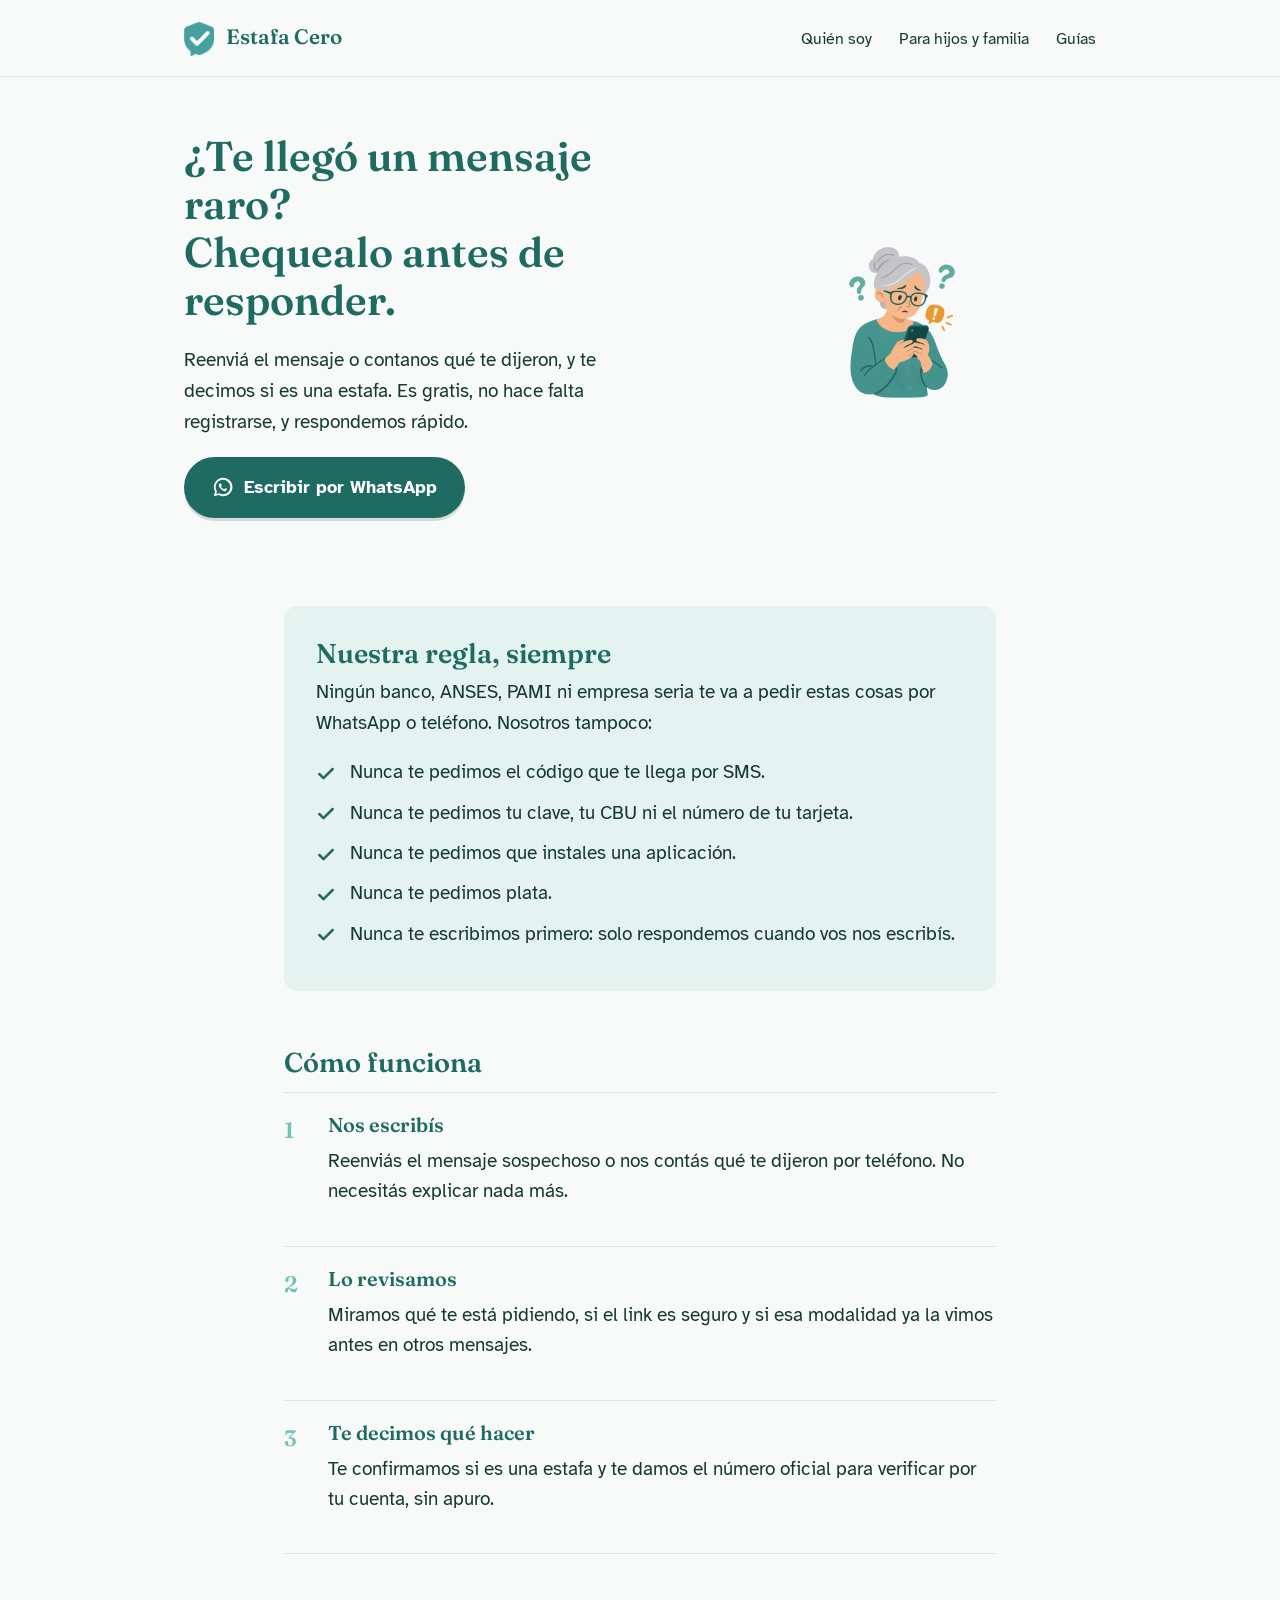
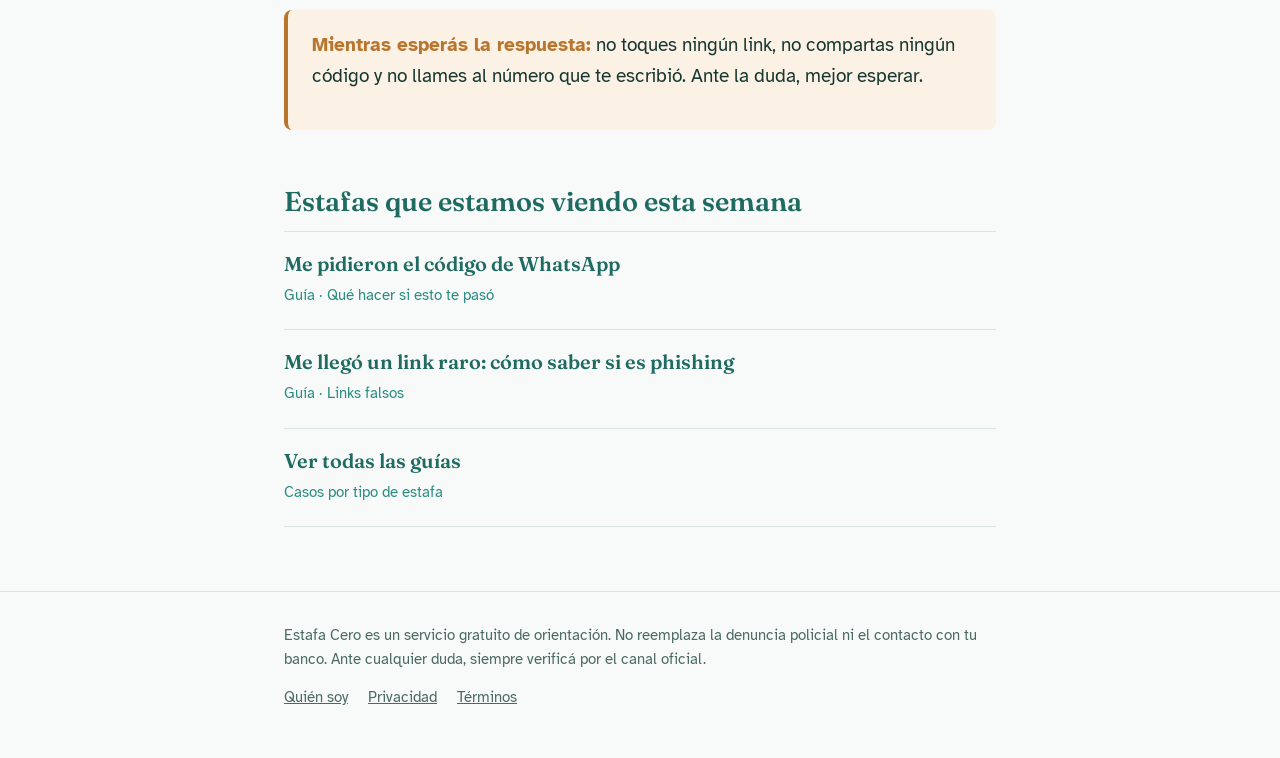
==== index.html @ 56cdedc7 "Add files via upload" ====
<!DOCTYPE html>
<html lang="es-AR">
<head>
<meta charset="UTF-8">
<meta name="viewport" content="width=device-width, initial-scale=1">
<title>Estafa Cero — ¿Es una estafa? Chequealo gratis por WhatsApp</title>
<meta name="description" content="Reenviá el mensaje o contanos qué te dijeron por teléfono y te decimos si es una estafa. Gratis, sin registro. Nunca te pedimos códigos, claves ni plata.">
<link rel="canonical" href="https://www.estafacero.com.ar/">
<meta name="robots" content="index, follow">

<!-- Open Graph -->
<meta property="og:type" content="website">
<meta property="og:title" content="Estafa Cero — ¿Es una estafa? Chequealo gratis">
<meta property="og:description" content="Ayuda gratuita para identificar estafas por WhatsApp y llamadas telefónicas en Argentina. Nunca pedimos códigos, claves ni dinero.">
<meta property="og:url" content="https://www.estafacero.com.ar/">
<meta property="og:image" content="https://www.estafacero.com.ar/estafa-cero-og.png">
<meta property="og:locale" content="es_AR">

<link rel="icon" href="/favicon.png" type="image/png">
<link rel="preconnect" href="https://fonts.googleapis.com">
<link rel="preconnect" href="https://fonts.gstatic.com" crossorigin>
<link href="https://fonts.googleapis.com/css2?family=Fraunces:wght@500;600;700&family=Atkinson+Hyperlegible:wght@400;700&display=swap" rel="stylesheet">
<link rel="stylesheet" href="/styles.css">

<script type="application/ld+json">
{
  "@context": "https://schema.org",
  "@type": "Organization",
  "name": "Estafa Cero",
  "url": "https://www.estafacero.com.ar/",
  "logo": "https://www.estafacero.com.ar/logo.png",
  "description": "Servicio gratuito que ayuda a identificar estafas por WhatsApp y llamadas telefónicas en Argentina, dirigido especialmente a adultos mayores y sus familias.",
  "areaServed": "AR",
  "sameAs": [
    "https://www.facebook.com/estafacero.ar",
    "https://www.instagram.com/estafacero.ar"
  ]
}
</script>
</head>
<body>

<header class="site">
  <div class="wrap-wide">
    <a class="brand" href="/">
      <img src="/logo-icono.png" alt="" aria-hidden="true">
      Estafa Cero
    </a>
    <nav class="site-nav">
      <a href="/quien-soy.html">Quién soy</a>
      <a href="/para-hijos.html">Para hijos y familia</a>
      <a href="/guias.html">Guías</a>
    </nav>
  </div>
</header>

<main>
  <section class="hero">
    <div class="wrap-wide">
      <div>
        <h1>¿Te llegó un mensaje raro?<br>Chequealo antes de responder.</h1>
        <p class="lead">Reenviá el mensaje o contanos qué te dijeron, y te decimos si es una estafa. Es gratis, no hace falta registrarse, y respondemos rápido.</p>
        <a class="btn" href="https://wa.me/5493513801708?text=Hola%2C%20me%20lleg%C3%B3%20un%20mensaje%20que%20me%20genera%20dudas" target="_blank" rel="noopener">
          <svg viewBox="0 0 24 24" fill="currentColor"><path d="M12 2a10 10 0 00-8.6 15L2 22l5.2-1.4A10 10 0 1012 2zm0 18a8 8 0 01-4.1-1.1l-.3-.2-3 .8.8-2.9-.2-.3A8 8 0 1120 12a8 8 0 01-8 8zm4.4-5.9c-.2-.1-1.4-.7-1.6-.8-.2-.1-.4-.1-.5.1-.2.2-.6.8-.8 1-.1.2-.3.2-.5.1-1.3-.6-2.2-1.2-3-2.5-.2-.4.2-.4.6-1.2.1-.2 0-.3 0-.5-.1-.1-.5-1.3-.7-1.8-.2-.5-.4-.4-.5-.4h-.5c-.2 0-.4.1-.6.3-.2.2-.8.8-.8 1.9 0 1.1.8 2.2.9 2.3 1.1 1.7 2.6 3.1 4.6 3.7.6.2 1.1.3 1.5.2.4-.1 1.4-.6 1.6-1.1.2-.5.2-1 .1-1.1-.1-.1-.2-.1-.4-.2z"/></svg>
          Escribir por WhatsApp
        </a>
      </div>
      <div class="hero-shield">
        <img src="/senora-preocupada.png" alt="Ilustración de una persona mayor mirando el teléfono con preocupación y dudas" width="360" height="360" loading="eager">
      </div>
    </div>
  </section>

  <div class="wrap">
    <section class="promise">
      <h2>Nuestra regla, siempre</h2>
      <p>Ningún banco, ANSES, PAMI ni empresa seria te va a pedir estas cosas por WhatsApp o teléfono. Nosotros tampoco:</p>
      <ul>
        <li>Nunca te pedimos el código que te llega por SMS.</li>
        <li>Nunca te pedimos tu clave, tu CBU ni el número de tu tarjeta.</li>
        <li>Nunca te pedimos que instales una aplicación.</li>
        <li>Nunca te pedimos plata.</li>
        <li>Nunca te escribimos primero: solo respondemos cuando vos nos escribís.</li>
      </ul>
    </section>

    <section class="steps">
      <h2>Cómo funciona</h2>
      <div class="step">
        <div class="num">1</div>
        <div>
          <h3>Nos escribís</h3>
          <p>Reenviás el mensaje sospechoso o nos contás qué te dijeron por teléfono. No necesitás explicar nada más.</p>
        </div>
      </div>
      <div class="step">
        <div class="num">2</div>
        <div>
          <h3>Lo revisamos</h3>
          <p>Miramos qué te está pidiendo, si el link es seguro y si esa modalidad ya la vimos antes en otros mensajes.</p>
        </div>
      </div>
      <div class="step">
        <div class="num">3</div>
        <div>
          <h3>Te decimos qué hacer</h3>
          <p>Te confirmamos si es una estafa y te damos el número oficial para verificar por tu cuenta, sin apuro.</p>
        </div>
      </div>
    </section>

    <div class="caution-box">
      <p><strong>Mientras esperás la respuesta:</strong> no toques ningún link, no compartas ningún código y no llames al número que te escribió. Ante la duda, mejor esperar.</p>
    </div>

    <section class="guides">
      <h2>Estafas que estamos viendo esta semana</h2>
      <a class="guide-card" href="/codigo-whatsapp.html">
        <h3>Me pidieron el código de WhatsApp</h3>
        <span>Guía · Qué hacer si esto te pasó</span>
      </a>
      <a class="guide-card" href="/link-sospechoso.html">
        <h3>Me llegó un link raro: cómo saber si es phishing</h3>
        <span>Guía · Links falsos</span>
      </a>
      <a class="guide-card" href="/guias.html">
        <h3>Ver todas las guías</h3>
        <span>Casos por tipo de estafa</span>
      </a>
    </section>
  </div>
</main>

<footer class="site">
  <div class="wrap">
    <p>Estafa Cero es un servicio gratuito de orientación. No reemplaza la denuncia policial ni el contacto con tu banco. Ante cualquier duda, siempre verificá por el canal oficial.</p>
    <div class="foot-links">
      <a href="/quien-soy.html">Quién soy</a>
      <a href="/privacidad.html">Privacidad</a>
      <a href="/terminos.html">Términos</a>
    </div>
  </div>
</footer>

</body>
</html>
---- styles.css ----
:root{
  --bg:#F7FAF9;
  --ink:#173832;
  --teal-deep:#1F6B62;
  --teal:#2C8C82;
  --teal-light:#6FC3B7;
  --teal-pale:#E4F3F0;
  --white:#FFFFFF;
  --caution:#B8752E;
  --caution-bg:#FBF1E5;
  --line:#D8E7E4;
  --radius:14px;
  --maxw:760px;
}
*{box-sizing:border-box}
html{scroll-behavior:smooth}
body{
  margin:0;
  background:var(--bg);
  color:var(--ink);
  font-family:"Atkinson Hyperlegible", "Segoe UI", Arial, sans-serif;
  font-size:19px;
  line-height:1.6;
}
h1,h2,h3{
  font-family:"Fraunces", Georgia, serif;
  font-weight:600;
  line-height:1.15;
  color:var(--teal-deep);
  margin:0 0 .5em;
}
h1{font-size:2.6rem}
h2{font-size:1.7rem}
h3{font-size:1.25rem}
p{margin:0 0 1em}
a{color:var(--teal-deep)}
.wrap{max-width:var(--maxw);margin:0 auto;padding:0 24px}
.wrap-wide{max-width:960px;margin:0 auto;padding:0 24px}

header.site{
  padding:20px 0;
  border-bottom:1px solid var(--line);
}
/* Layout via display:table instead of flexbox: renders identically in every
   modern browser, but also holds up in old/embedded rendering engines
   (in-app browsers, old WebViews, PDF/preview tools) that handle flexbox poorly. */
header.site .wrap-wide{display:table;width:100%;table-layout:fixed}
.brand,
nav.site-nav{display:table-cell;vertical-align:middle}
.brand{width:1%;white-space:nowrap;text-decoration:none;color:var(--teal-deep);font-family:"Fraunces",serif;font-weight:600;font-size:1.3rem}
.brand svg,
.brand img{width:30px;height:auto;vertical-align:middle;margin-right:8px}
nav.site-nav{text-align:right}
nav.site-nav a{
  margin-left:22px;
  text-decoration:none;
  color:var(--ink);
  font-size:0.98rem;
}
nav.site-nav a:hover{color:var(--teal-deep)}
@media (max-width:520px){
  header.site .wrap-wide{display:block}
  .brand,nav.site-nav{display:block;width:auto}
  nav.site-nav{text-align:left;margin-top:8px}
  nav.site-nav a{margin-left:0;margin-right:18px}
}

.hero{padding:56px 0 40px}
.hero .wrap-wide{display:table;width:100%;table-layout:fixed}
.hero .wrap-wide > div{display:table-cell;vertical-align:middle}
.hero .wrap-wide > div:first-child{width:58%;padding-right:48px}
.hero h1{max-width:16ch}
.hero p.lead{font-size:1.2rem;max-width:42ch}
.hero-shield{text-align:center}
.hero-shield svg,
.hero-shield img{width:280px;max-width:100%;height:auto}

.btn{
  display:inline-flex;
  align-items:center;
  gap:10px;
  background:var(--teal-deep);
  color:var(--white);
  text-decoration:none;
  padding:16px 28px;
  border-radius:999px;
  font-size:1.15rem;
  font-weight:700;
  box-shadow:0 3px 0 rgba(23,56,50,.15);
}
.btn:hover{background:var(--teal)}
.btn svg{width:22px;height:22px}
.btn-secondary{
  background:transparent;
  color:var(--teal-deep);
  border:2px solid var(--teal-deep);
  box-shadow:none;
}

.promise{
  background:var(--teal-pale);
  border-radius:var(--radius);
  padding:32px;
  margin:48px 0;
}
.promise h2{margin-bottom:.3em}
.promise ul{margin:16px 0 0;padding-left:0;list-style:none}
.promise li{
  padding-left:34px;
  position:relative;
  margin-bottom:10px;
}
.promise li::before{
  content:"";
  position:absolute;left:0;top:.35em;
  width:20px;height:20px;
  background:var(--teal-deep);
  -webkit-mask:url('data:image/svg+xml;utf8,<svg xmlns="http://www.w3.org/2000/svg" viewBox="0 0 24 24"><path d="M20 6L9 17l-5-5" stroke="black" stroke-width="3" fill="none" stroke-linecap="round" stroke-linejoin="round"/></svg>') center/contain no-repeat;
  mask:url('data:image/svg+xml;utf8,<svg xmlns="http://www.w3.org/2000/svg" viewBox="0 0 24 24"><path d="M20 6L9 17l-5-5" stroke="black" stroke-width="3" fill="none" stroke-linecap="round" stroke-linejoin="round"/></svg>') center/contain no-repeat;
}

.steps{margin:56px 0}
.step{
  display:table;width:100%;table-layout:fixed;
  padding:20px 0;
  border-top:1px solid var(--line);
}
.step:last-child{border-bottom:1px solid var(--line)}
.step > div{display:table-cell;vertical-align:top}
.step .num{
  width:44px;
  font-family:"Fraunces",serif;
  font-size:1.4rem;
  color:var(--teal-light);
  font-weight:600;
}

.caution-box{
  background:var(--caution-bg);
  border-left:4px solid var(--caution);
  border-radius:8px;
  padding:20px 24px;
  margin:32px 0;
}
.caution-box strong{color:var(--caution)}

.guides{margin:56px 0}
.guide-card{
  display:block;
  text-decoration:none;
  color:var(--ink);
  padding:20px 0;
  border-top:1px solid var(--line);
}
.guide-card:last-child{border-bottom:1px solid var(--line)}
.guide-card h3{color:var(--teal-deep);margin-bottom:.2em}
.guide-card span{color:var(--teal);font-size:.95rem}

article img{width:100%;max-width:480px;display:block;height:auto;margin:28px auto}

footer.site{
  margin-top:64px;
  padding:32px 0 48px;
  border-top:1px solid var(--line);
  font-size:.92rem;
  color:#4B6A64;
}
footer.site a{color:#4B6A64}
footer.site .foot-links{margin-top:10px}
footer.site .foot-links a{margin-right:16px}

@media (max-width:760px){
  body{font-size:18px}
  h1{font-size:2.1rem}
  .hero .wrap-wide{display:block}
  .hero .wrap-wide > div{display:block;width:auto;padding-right:0}
  .hero .wrap-wide > div:first-child{margin-top:20px}
  .hero-shield svg,
  .hero-shield img{width:180px}
  .btn{white-space:nowrap}
}
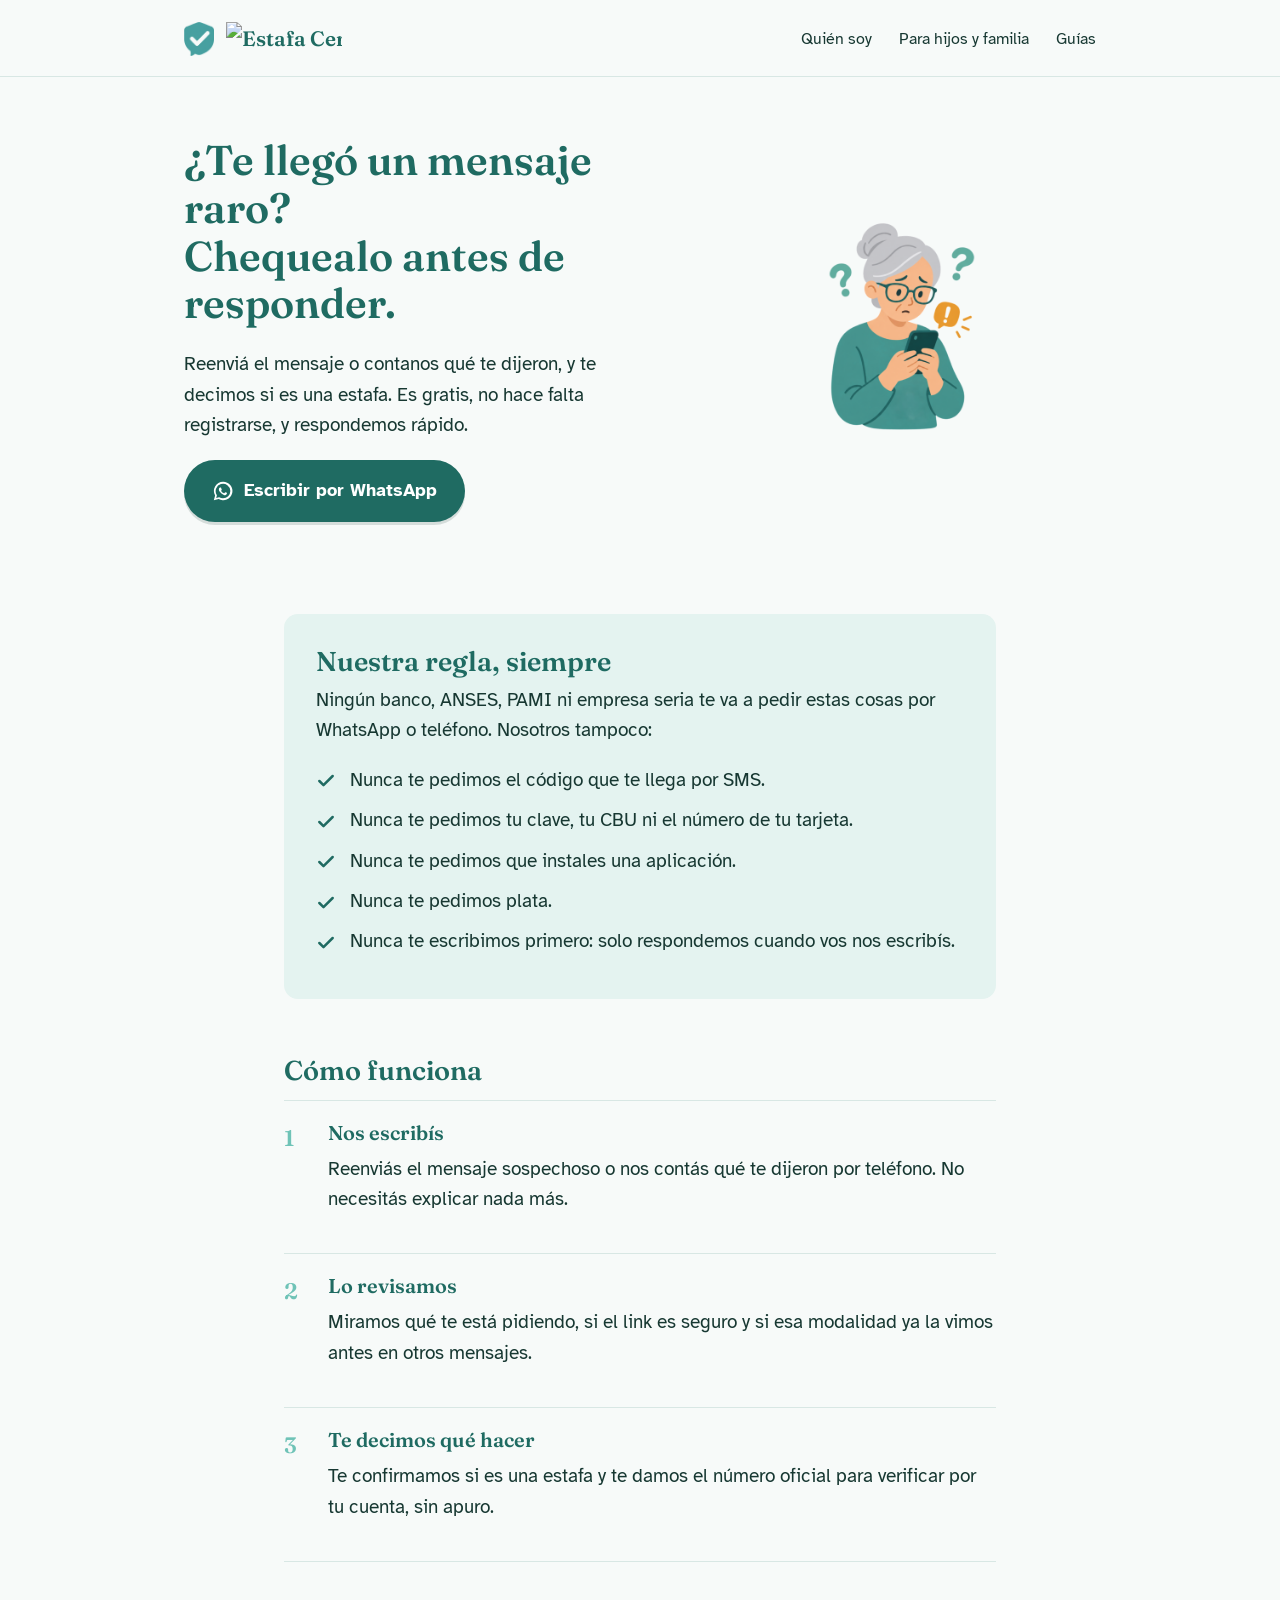
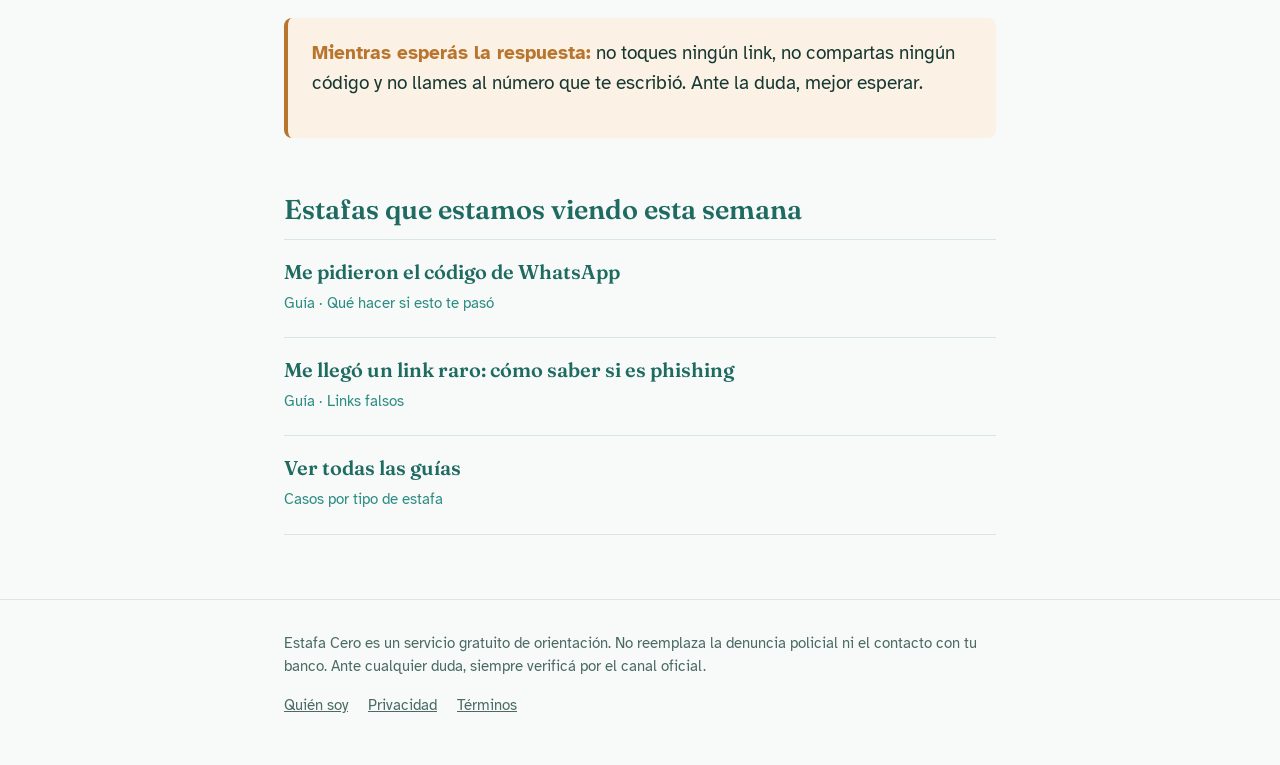
==== commit 92353171: "Update index.html" ====
--- a/index.html
+++ b/index.html
@@ -43,8 +43,8 @@
 <header class="site">
   <div class="wrap-wide">
     <a class="brand" href="/">
-      <img src="/logo-icono.png" alt="" aria-hidden="true">
-      Estafa Cero
+      <img src="/logo-icono.png" alt="" aria-hidden="true" class="brand-icon">
+      <img src="/logo-texto.png" alt="Estafa Cero" class="brand-text">
     </a>
     <nav class="site-nav">
       <a href="/quien-soy.html">Quién soy</a>
--- a/styles.css
+++ b/styles.css
@@ -41,15 +41,13 @@
   padding:20px 0;
   border-bottom:1px solid var(--line);
 }
-/* Layout via display:table instead of flexbox: renders identically in every
-   modern browser, but also holds up in old/embedded rendering engines
-   (in-app browsers, old WebViews, PDF/preview tools) that handle flexbox poorly. */
 header.site .wrap-wide{display:table;width:100%;table-layout:fixed}
 .brand,
 nav.site-nav{display:table-cell;vertical-align:middle}
 .brand{width:1%;white-space:nowrap;text-decoration:none;color:var(--teal-deep);font-family:"Fraunces",serif;font-weight:600;font-size:1.3rem}
 .brand svg,
-.brand img{width:30px;height:auto;vertical-align:middle;margin-right:8px}
+.brand-icon{width:30px;height:auto;vertical-align:middle;margin-right:8px}
+.brand-text{height:24px;width:auto;vertical-align:middle}
 nav.site-nav{text-align:right}
 nav.site-nav a{
   margin-left:22px;
@@ -73,7 +71,7 @@
 .hero p.lead{font-size:1.2rem;max-width:42ch}
 .hero-shield{text-align:center}
 .hero-shield svg,
-.hero-shield img{width:280px;max-width:100%;height:auto}
+.hero-shield img{width:400px;max-width:100%;height:auto}
 
 .btn{
   display:inline-flex;
@@ -176,6 +174,6 @@
   .hero .wrap-wide > div{display:block;width:auto;padding-right:0}
   .hero .wrap-wide > div:first-child{margin-top:20px}
   .hero-shield svg,
-  .hero-shield img{width:180px}
+  .hero-shield img{width:260px}
   .btn{white-space:nowrap}
 }
